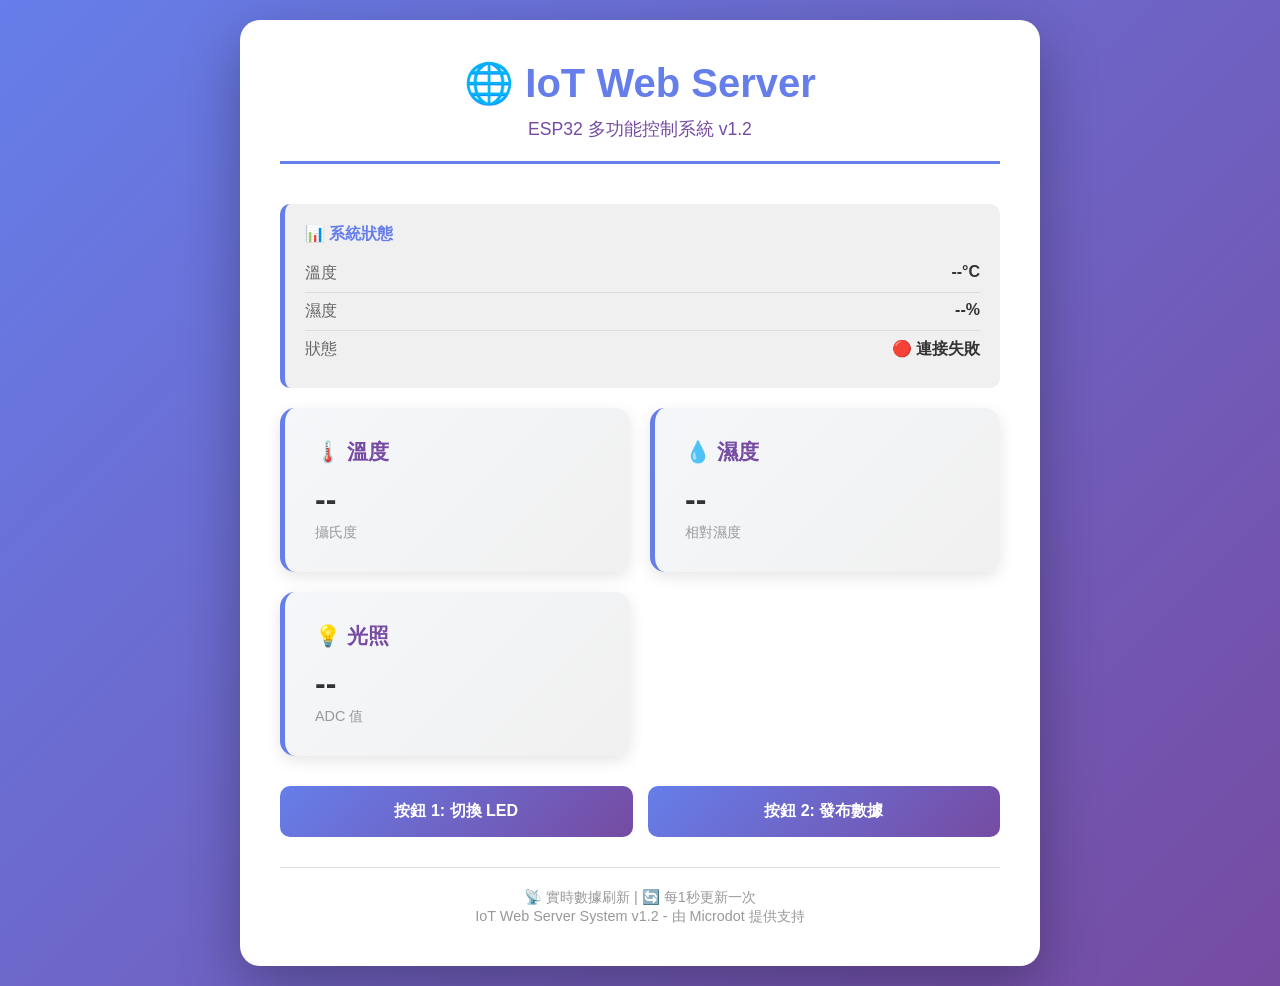
==== index.html @ 6e1d7c75 "chore: establish version-controlled teaching project baseline" ====
<!DOCTYPE html>
<html lang="zh-TW">
<head>
    <meta charset="UTF-8">
    <meta name="viewport" content="width=device-width, initial-scale=1.0">
    <title>IoT Web Server v1.2</title>
    <style>
        * {
            margin: 0;
            padding: 0;
            box-sizing: border-box;
        }
        
        body {
            font-family: -apple-system, BlinkMacSystemFont, 'Segoe UI', 'Microsoft YaHei', sans-serif;
            background: linear-gradient(135deg, #667eea 0%, #764ba2 100%);
            min-height: 100vh;
            display: flex;
            align-items: center;
            justify-content: center;
            padding: 20px;
        }
        
        .container {
            background: white;
            border-radius: 20px;
            box-shadow: 0 20px 60px rgba(0,0,0,0.3);
            max-width: 800px;
            width: 100%;
            padding: 40px;
        }
        
        header {
            text-align: center;
            margin-bottom: 40px;
            border-bottom: 3px solid #667eea;
            padding-bottom: 20px;
        }
        
        h1 {
            color: #667eea;
            font-size: 2.5em;
            margin-bottom: 10px;
        }
        
        .subtitle {
            color: #764ba2;
            font-size: 1.1em;
        }
        
        .cards {
            display: grid;
            grid-template-columns: repeat(auto-fit, minmax(300px, 1fr));
            gap: 20px;
            margin-bottom: 30px;
        }
        
        .card {
            background: linear-gradient(135deg, #f5f7fa 0%, #f0f0f0 100%);
            padding: 30px;
            border-radius: 15px;
            box-shadow: 0 5px 15px rgba(0,0,0,0.1);
            transition: all 0.3s ease;
            border-left: 5px solid #667eea;
        }
        
        .card:hover {
            transform: translateY(-5px);
            box-shadow: 0 10px 25px rgba(0,0,0,0.15);
        }
        
        .card-title {
            color: #764ba2;
            font-size: 1.3em;
            margin-bottom: 15px;
            font-weight: bold;
        }
        
        .card-value {
            color: #333;
            font-size: 2em;
            font-weight: bold;
            margin-bottom: 5px;
        }
        
        .card-unit {
            color: #999;
            font-size: 0.9em;
        }
        
        .buttons {
            display: grid;
            grid-template-columns: repeat(auto-fit, minmax(150px, 1fr));
            gap: 15px;
            margin-bottom: 30px;
        }
        
        button {
            padding: 15px 30px;
            border: none;
            border-radius: 10px;
            font-size: 1em;
            font-weight: bold;
            cursor: pointer;
            transition: all 0.3s ease;
        }
        
        .btn-primary {
            background: linear-gradient(135deg, #667eea 0%, #764ba2 100%);
            color: white;
        }
        
        .btn-primary:hover {
            transform: scale(1.05);
            box-shadow: 0 10px 25px rgba(102, 126, 234, 0.4);
        }
        
        .btn-primary:active {
            transform: scale(0.98);
        }
        
        .status {
            background: #f0f0f0;
            padding: 20px;
            border-radius: 10px;
            margin-bottom: 20px;
            border-left: 5px solid #667eea;
        }
        
        .status-title {
            color: #667eea;
            font-weight: bold;
            margin-bottom: 10px;
        }
        
        .status-item {
            display: flex;
            justify-content: space-between;
            padding: 8px 0;
            border-bottom: 1px solid #ddd;
        }
        
        .status-item:last-child {
            border-bottom: none;
        }
        
        .status-label {
            color: #666;
        }
        
        .status-value {
            color: #333;
            font-weight: bold;
        }
        
        footer {
            text-align: center;
            color: #999;
            font-size: 0.9em;
            margin-top: 30px;
            padding-top: 20px;
            border-top: 1px solid #ddd;
        }
        
        @media (max-width: 600px) {
            .container {
                padding: 20px;
            }
            
            h1 {
                font-size: 1.8em;
            }
            
            .cards {
                grid-template-columns: 1fr;
            }
            
            .buttons {
                grid-template-columns: 1fr;
            }
        }
    </style>
</head>
<body>
    <div class="container">
        <header>
            <h1>🌐 IoT Web Server</h1>
            <p class="subtitle">ESP32 多功能控制系統 v1.2</p>
        </header>
        
        <div class="status">
            <div class="status-title">📊 系統狀態</div>
            <div class="status-item">
                <span class="status-label">溫度</span>
                <span class="status-value"><span id="temp">--</span>°C</span>
            </div>
            <div class="status-item">
                <span class="status-label">濕度</span>
                <span class="status-value"><span id="humidity">--</span>%</span>
            </div>
            <div class="status-item">
                <span class="status-label">狀態</span>
                <span class="status-value"><span id="status">🟢 正常</span></span>
            </div>
        </div>
        
        <div class="cards">
            <div class="card">
                <div class="card-title">🌡️ 溫度</div>
                <div class="card-value" id="tempCard">--</div>
                <div class="card-unit">攝氏度</div>
            </div>
            <div class="card">
                <div class="card-title">💧 濕度</div>
                <div class="card-value" id="humidityCard">--</div>
                <div class="card-unit">相對濕度</div>
            </div>
            <div class="card">
                <div class="card-title">💡 光照</div>
                <div class="card-value" id="lightCard">--</div>
                <div class="card-unit">ADC 值</div>
            </div>
        </div>
        
        <div class="buttons">
            <button class="btn-primary" onclick="toggleLED()">按鈕 1: 切換 LED</button>
            <button class="btn-primary" onclick="publishData()">按鈕 2: 發布數據</button>
        </div>
        
        <footer>
            <p>📡 實時數據刷新 | 🔄 每1秒更新一次</p>
            <p>IoT Web Server System v1.2 - 由 Microdot 提供支持</p>
        </footer>
    </div>
    
    <script>
        // 自動刷新數據
        async function updateData() {
            try {
                const response = await fetch('/api/data');
                const data = await response.json();
                
                // 更新溫度
                const temp = data.temp || '--';
                document.getElementById('temp').textContent = temp;
                document.getElementById('tempCard').textContent = temp;
                
                // 更新濕度
                const humidity = data.humidity || '--';
                document.getElementById('humidity').textContent = humidity;
                document.getElementById('humidityCard').textContent = humidity;
                
                // 更新光照
                const light = data.light || '--';
                document.getElementById('lightCard').textContent = light;
                
            } catch (error) {
                console.error('數據更新失敗:', error);
                document.getElementById('status').textContent = '🔴 連接失敗';
            }
        }
        
        // 切換 LED
        async function toggleLED() {
            try {
                const response = await fetch('/api/led/toggle', { method: 'POST' });
                if (response.ok) {
                    console.log('LED 已切換');
                }
            } catch (error) {
                console.error('LED 控制失敗:', error);
            }
        }
        
        // 發布數據
        async function publishData() {
            try {
                const response = await fetch('/api/publish', { method: 'POST' });
                if (response.ok) {
                    console.log('數據已發布到 MQTT');
                    alert('✅ 溫濕度數據已發布到 MQTT');
                }
            } catch (error) {
                console.error('發布失敗:', error);
                alert('❌ 發布失敗，請檢查 MQTT 連接');
            }
        }
        
        // 頁面加載時立即更新一次，然後每1秒更新
        updateData();
        setInterval(updateData, 1000);
    </script>
</body>
</html>
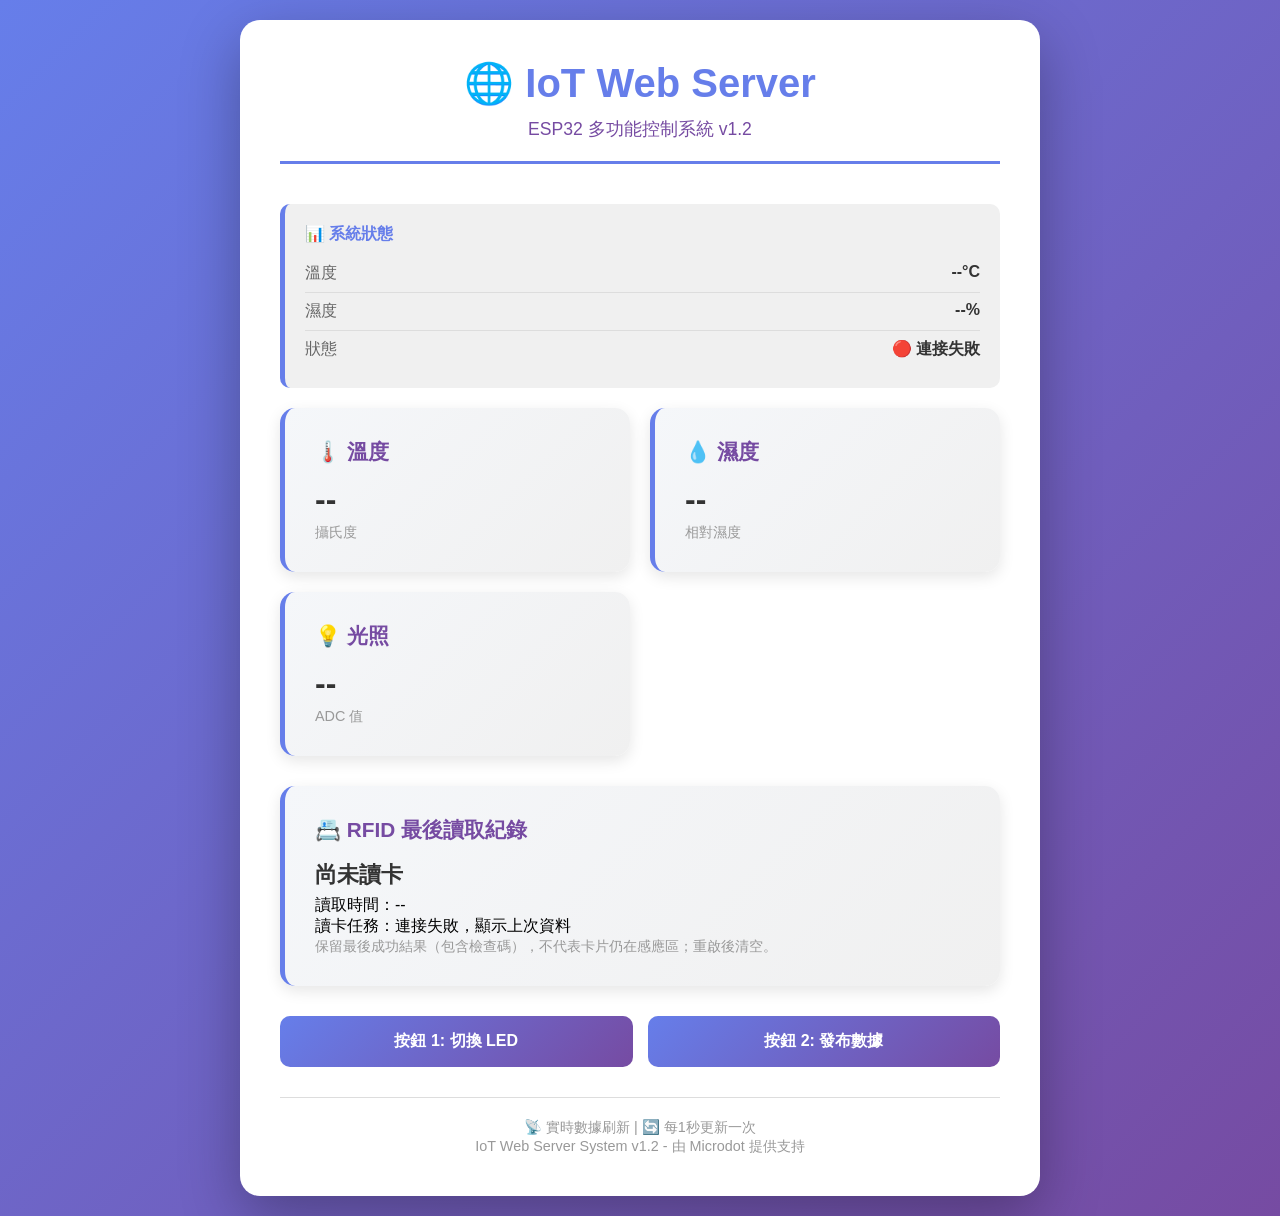
==== commit 6e341b6f: "feat: integrate asynchronous RFID reader and web status" ====
--- a/index.html
+++ b/index.html
@@ -87,6 +87,9 @@
             color: #999;
             font-size: 0.9em;
         }
+
+        #rfidUid { overflow-wrap: anywhere; font-size: 1.4em; }
+        #rfidError { color: #b42318; overflow-wrap: anywhere; }
         
         .buttons {
             display: grid;
@@ -222,6 +225,15 @@
             </div>
         </div>
         
+        <div class="card" style="margin-bottom: 30px;">
+            <div class="card-title">📇 RFID 最後讀取紀錄</div>
+            <div class="card-value" id="rfidUid">尚未讀卡</div>
+            <p>讀取時間：<span id="rfidReadAt">--</span></p>
+            <p>讀卡任務：<span id="rfidStatus">等待資料</span></p>
+            <p id="rfidError"></p>
+            <div class="card-unit">保留最後成功結果（包含檢查碼），不代表卡片仍在感應區；重啟後清空。</div>
+        </div>
+
         <div class="buttons">
             <button class="btn-primary" onclick="toggleLED()">按鈕 1: 切換 LED</button>
             <button class="btn-primary" onclick="publishData()">按鈕 2: 發布數據</button>
@@ -238,25 +250,40 @@
         async function updateData() {
             try {
                 const response = await fetch('/api/data');
+                if (!response.ok) throw new Error('HTTP ' + response.status);
                 const data = await response.json();
                 
                 // 更新溫度
-                const temp = data.temp || '--';
+                const temp = data.temp ?? '--';
                 document.getElementById('temp').textContent = temp;
                 document.getElementById('tempCard').textContent = temp;
                 
                 // 更新濕度
-                const humidity = data.humidity || '--';
+                const humidity = data.humidity ?? '--';
                 document.getElementById('humidity').textContent = humidity;
                 document.getElementById('humidityCard').textContent = humidity;
                 
                 // 更新光照
-                const light = data.light || '--';
+                const light = data.light ?? '--';
                 document.getElementById('lightCard').textContent = light;
+
+                const rfid = data.rfid || {};
+                const rfidLabels = {
+                    starting: '初始化中',
+                    ready: '已初始化，持續輪詢',
+                    init_error: '初始化失敗',
+                    read_error: '讀卡異常，持續重試'
+                };
+                document.getElementById('rfidUid').textContent = rfid.last_uid ?? '尚未讀卡';
+                document.getElementById('rfidReadAt').textContent = rfid.last_read_at ?? '--';
+                document.getElementById('rfidStatus').textContent = rfidLabels[rfid.status] || '未知';
+                document.getElementById('rfidError').textContent = rfid.error ?? '';
+                document.getElementById('status').textContent = '🟢 正常';
                 
             } catch (error) {
                 console.error('數據更新失敗:', error);
                 document.getElementById('status').textContent = '🔴 連接失敗';
+                document.getElementById('rfidStatus').textContent = '連接失敗，顯示上次資料';
             }
         }
         
@@ -291,4 +318,4 @@
         setInterval(updateData, 1000);
     </script>
 </body>
-</html>+</html>
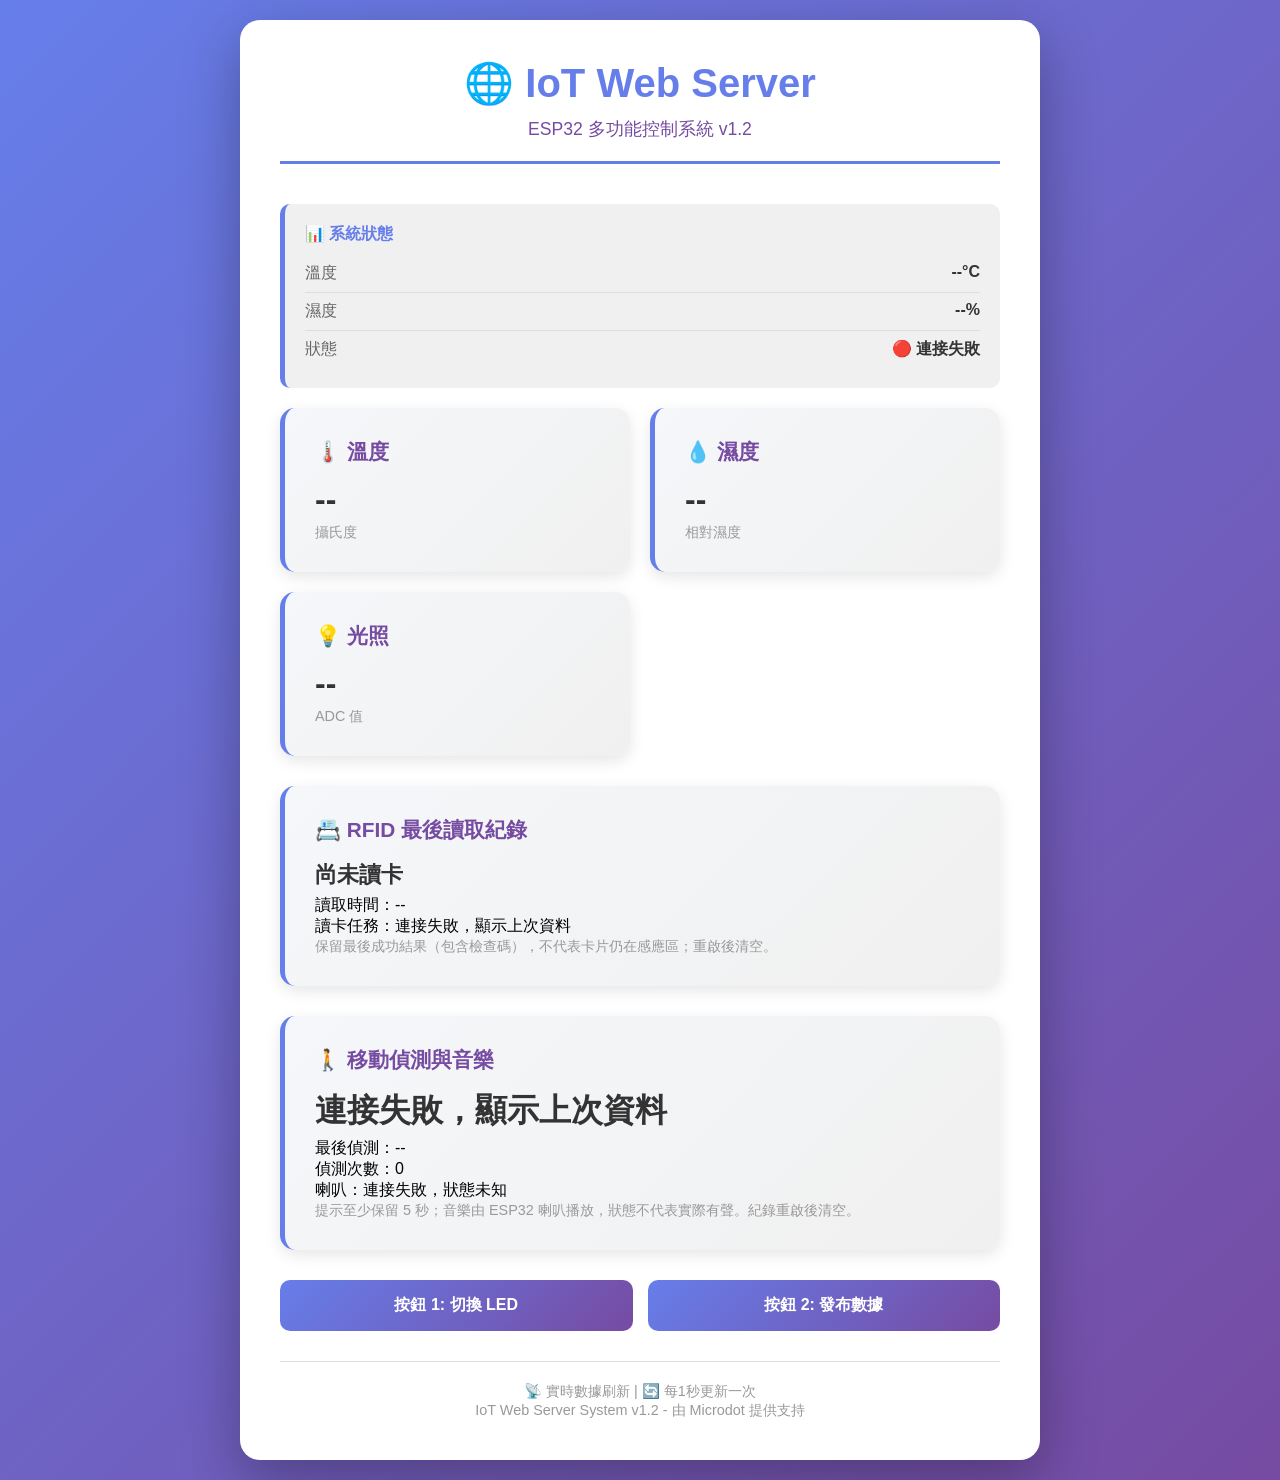
==== commit 39ef1ff5: "feat: show motion detection and speaker status on web dashboard" ====
--- a/index.html
+++ b/index.html
@@ -232,6 +232,16 @@
             <p>讀卡任務：<span id="rfidStatus">等待資料</span></p>
             <p id="rfidError"></p>
             <div class="card-unit">保留最後成功結果（包含檢查碼），不代表卡片仍在感應區；重啟後清空。</div>
+        </div>
+
+        <div class="card" style="margin-bottom: 30px;" aria-live="polite">
+            <div class="card-title">🚶 移動偵測與音樂</div>
+            <div class="card-value" id="motionMessage">等待資料</div>
+            <p>最後偵測：<span id="motionTime">--</span></p>
+            <p>偵測次數：<span id="motionCount">0</span></p>
+            <p>喇叭：<span id="musicStatus">等待資料</span></p>
+            <p id="motionError"></p>
+            <div class="card-unit">提示至少保留 5 秒；音樂由 ESP32 喇叭播放，狀態不代表實際有聲。紀錄重啟後清空。</div>
         </div>
 
         <div class="buttons">
@@ -278,12 +288,26 @@
                 document.getElementById('rfidReadAt').textContent = rfid.last_read_at ?? '--';
                 document.getElementById('rfidStatus').textContent = rfidLabels[rfid.status] || '未知';
                 document.getElementById('rfidError').textContent = rfid.error ?? '';
+                const motion = data.motion || {};
+                const sensorReady = motion.sensor_status === 'ready';
+                document.getElementById('motionMessage').textContent = sensorReady
+                    ? (motion.detected ? '偵測到移動物' : '等待移動')
+                    : (motion.sensor_status === 'error' ? 'PIR 讀取異常' : 'PIR 尚未就緒');
+                document.getElementById('motionMessage').style.color = sensorReady && motion.detected ? '#b42318' : '#333';
+                document.getElementById('motionTime').textContent = motion.last_detected_at ?? '--';
+                document.getElementById('motionCount').textContent = motion.count ?? 0;
+                const musicLabels = {starting: '初始化中', idle: '等待移動', playing: '播放中',
+                    completed: '播放完成', error: '播放失敗', unavailable: '未初始化', stopped: '已停止'};
+                document.getElementById('musicStatus').textContent = musicLabels[motion.music_status] || '未知';
+                document.getElementById('motionError').textContent = [motion.sensor_error, motion.music_error].filter(Boolean).join('；');
                 document.getElementById('status').textContent = '🟢 正常';
                 
             } catch (error) {
                 console.error('數據更新失敗:', error);
                 document.getElementById('status').textContent = '🔴 連接失敗';
                 document.getElementById('rfidStatus').textContent = '連接失敗，顯示上次資料';
+                document.getElementById('motionMessage').textContent = '連接失敗，顯示上次資料';
+                document.getElementById('musicStatus').textContent = '連接失敗，狀態未知';
             }
         }
         
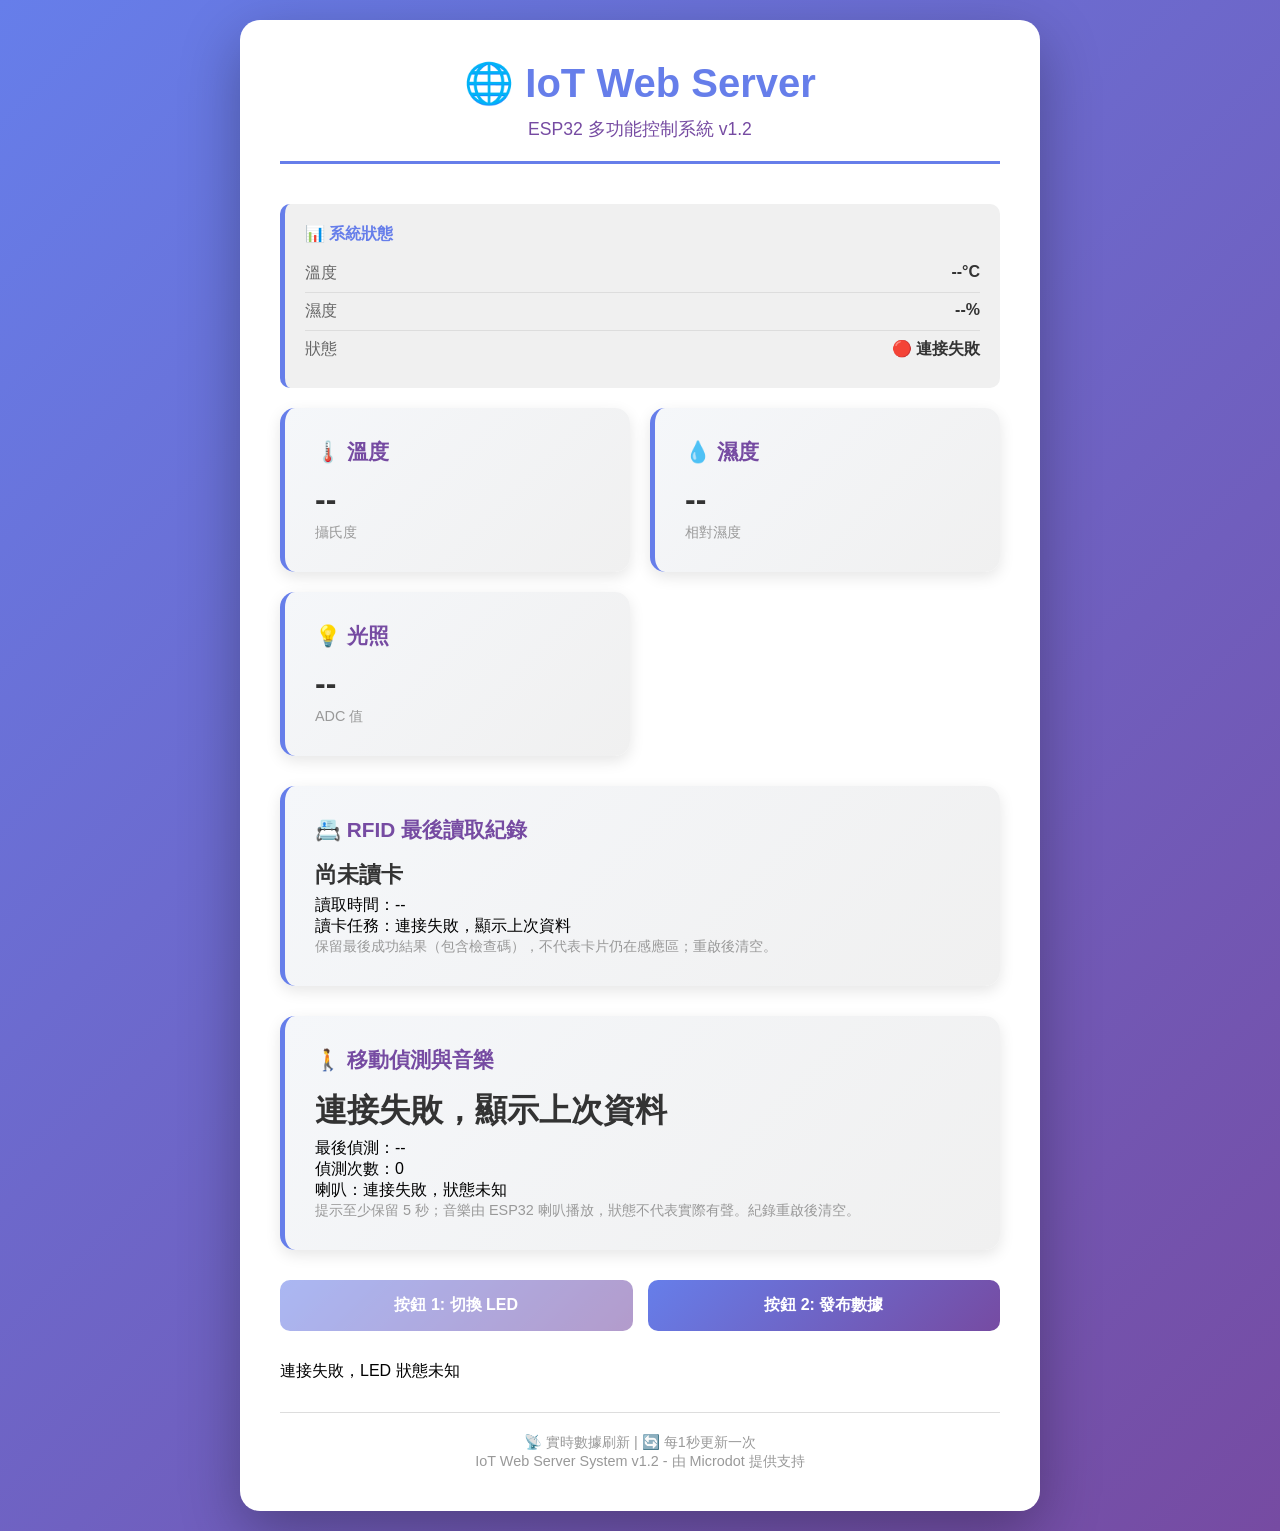
==== commit bcfd77bd: "feat: add exclusive five-blink low-light LED alert" ====
--- a/index.html
+++ b/index.html
@@ -121,6 +121,8 @@
         .btn-primary:active {
             transform: scale(0.98);
         }
+
+        button:disabled { opacity: 0.55; cursor: not-allowed; transform: none; }
         
         .status {
             background: #f0f0f0;
@@ -245,10 +247,12 @@
         </div>
 
         <div class="buttons">
-            <button class="btn-primary" onclick="toggleLED()">按鈕 1: 切換 LED</button>
+            <button id="ledButton" class="btn-primary" onclick="toggleLED()" disabled>按鈕 1: 切換 LED</button>
             <button class="btn-primary" onclick="publishData()">按鈕 2: 發布數據</button>
         </div>
         
+        <p id="ledAlertStatus" role="status" aria-live="polite">LED 狀態載入中</p>
+
         <footer>
             <p>📡 實時數據刷新 | 🔄 每1秒更新一次</p>
             <p>IoT Web Server System v1.2 - 由 Microdot 提供支持</p>
@@ -256,12 +260,19 @@
     </div>
     
     <script>
+        function showLedStatus(led) {
+            document.getElementById('ledButton').disabled = !led.available || Boolean(led.alert_active);
+            document.getElementById('ledAlertStatus').textContent = led.alert_active
+                ? '紅燈警示中：閃爍 5 次，改色操作暫停且不排隊'
+                : (led.available ? 'LED 可操作' : 'LED 尚未就緒');
+        }
         // 自動刷新數據
         async function updateData() {
             try {
                 const response = await fetch('/api/data');
                 if (!response.ok) throw new Error('HTTP ' + response.status);
                 const data = await response.json();
+                showLedStatus(data.led || {});
                 
                 // 更新溫度
                 const temp = data.temp ?? '--';
@@ -308,18 +319,28 @@
                 document.getElementById('rfidStatus').textContent = '連接失敗，顯示上次資料';
                 document.getElementById('motionMessage').textContent = '連接失敗，顯示上次資料';
                 document.getElementById('musicStatus').textContent = '連接失敗，狀態未知';
+                document.getElementById('ledButton').disabled = true;
+                document.getElementById('ledAlertStatus').textContent = '連接失敗，LED 狀態未知';
             }
         }
         
         // 切換 LED
         async function toggleLED() {
+            if (document.getElementById('ledButton').disabled) return;
+            document.getElementById('ledButton').disabled = true;
             try {
                 const response = await fetch('/api/led/toggle', { method: 'POST' });
                 if (response.ok) {
                     console.log('LED 已切換');
+                    await updateData();
+                } else if (response.status === 409) {
+                    showLedStatus({available: true, alert_active: true});
+                } else {
+                    document.getElementById('ledAlertStatus').textContent = 'LED 操作失敗，HTTP ' + response.status;
                 }
             } catch (error) {
                 console.error('LED 控制失敗:', error);
+                document.getElementById('ledAlertStatus').textContent = 'LED 操作失敗，請檢查連接';
             }
         }
         
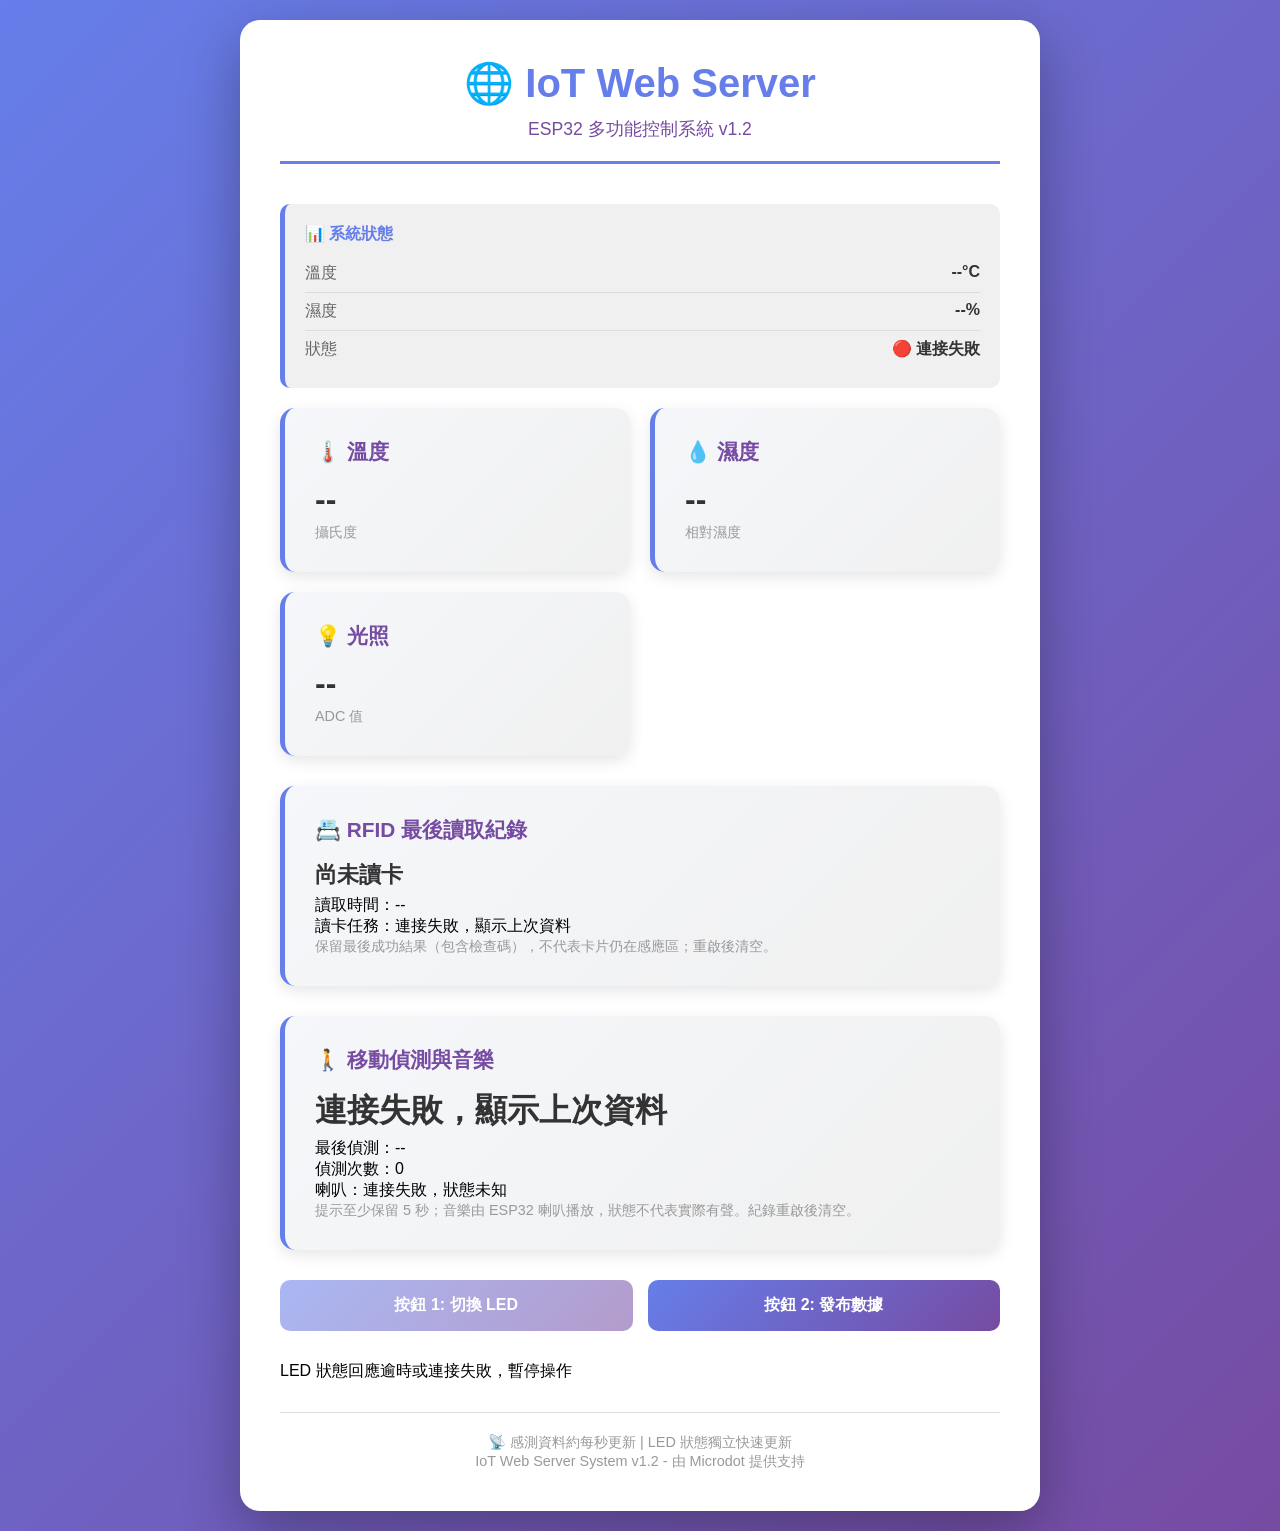
==== commit 2d62a2cf: "fix: poll LED status independently from sensor data" ====
--- a/index.html
+++ b/index.html
@@ -252,27 +252,80 @@
         </div>
         
         <p id="ledAlertStatus" role="status" aria-live="polite">LED 狀態載入中</p>
+        <p id="ledCommandStatus" role="status" aria-live="polite"></p>
 
         <footer>
-            <p>📡 實時數據刷新 | 🔄 每1秒更新一次</p>
+            <p>📡 感測資料約每秒更新 | LED 狀態獨立快速更新</p>
             <p>IoT Web Server System v1.2 - 由 Microdot 提供支持</p>
         </footer>
     </div>
     
     <script>
+        let ledRequestPending = false;
+        let ledStatusRequest = null;
+        let sensorUpdatePending = false;
+        const LED_POLL_MS = 200;
+        const LED_STATUS_TIMEOUT_MS = 1000;
+
+        function updateLedStatus() {
+            if (ledStatusRequest) return ledStatusRequest;
+            const request = (async () => {
+                const controller = new AbortController();
+                let timer;
+                try {
+                    const deadline = new Promise((_, reject) => {
+                        timer = setTimeout(() => {
+                            controller.abort();
+                            reject(new Error('LED status timeout'));
+                        }, LED_STATUS_TIMEOUT_MS);
+                    });
+                    const snapshot = await Promise.race([
+                        fetch('/api/led/status', {cache: 'no-store', signal: controller.signal})
+                            .then(response => {
+                                if (!response.ok) throw new Error('HTTP ' + response.status);
+                                return response.json();
+                            }),
+                        deadline
+                    ]);
+                    showLedStatus(snapshot);
+                } catch (error) {
+                    document.getElementById('ledButton').disabled = true;
+                    document.getElementById('ledAlertStatus').textContent = 'LED 狀態回應逾時或連接失敗，暫停操作';
+                } finally {
+                    clearTimeout(timer);
+                }
+            })();
+            ledStatusRequest = request;
+            request.finally(() => {
+                if (ledStatusRequest === request) ledStatusRequest = null;
+            });
+            return request;
+        }
+
+        async function pollLedStatus() {
+            await updateLedStatus();
+            setTimeout(pollLedStatus, LED_POLL_MS);
+        }
+
+        async function pollSensorData() {
+            await updateData();
+            setTimeout(pollSensorData, 1000);
+        }
         function showLedStatus(led) {
-            document.getElementById('ledButton').disabled = !led.available || Boolean(led.alert_active);
+            document.getElementById('ledButton').disabled = ledRequestPending || !led.available || Boolean(led.alert_active);
             document.getElementById('ledAlertStatus').textContent = led.alert_active
                 ? '紅燈警示中：閃爍 5 次，改色操作暫停且不排隊'
                 : (led.available ? 'LED 可操作' : 'LED 尚未就緒');
         }
         // 自動刷新數據
         async function updateData() {
+            if (sensorUpdatePending) return;
+            sensorUpdatePending = true;
             try {
-                const response = await fetch('/api/data');
+                const response = await fetch('/api/data', {cache: 'no-store'});
                 if (!response.ok) throw new Error('HTTP ' + response.status);
                 const data = await response.json();
-                showLedStatus(data.led || {});
+                // LED state has its own fast channel; never apply this older copy.
                 
                 // 更新溫度
                 const temp = data.temp ?? '--';
@@ -319,28 +372,49 @@
                 document.getElementById('rfidStatus').textContent = '連接失敗，顯示上次資料';
                 document.getElementById('motionMessage').textContent = '連接失敗，顯示上次資料';
                 document.getElementById('musicStatus').textContent = '連接失敗，狀態未知';
-                document.getElementById('ledButton').disabled = true;
-                document.getElementById('ledAlertStatus').textContent = '連接失敗，LED 狀態未知';
+            } finally {
+                sensorUpdatePending = false;
             }
         }
         
         // 切換 LED
         async function toggleLED() {
             if (document.getElementById('ledButton').disabled) return;
+            ledRequestPending = true;
             document.getElementById('ledButton').disabled = true;
             try {
                 const response = await fetch('/api/led/toggle', { method: 'POST' });
-                if (response.ok) {
-                    console.log('LED 已切換');
-                    await updateData();
-                } else if (response.status === 409) {
-                    showLedStatus({available: true, alert_active: true});
-                } else {
-                    document.getElementById('ledAlertStatus').textContent = 'LED 操作失敗，HTTP ' + response.status;
+                const receipt = await response.json();
+                if (response.status !== 202) {
+                    document.getElementById('ledCommandStatus').textContent = '操作未受理：' + (receipt.reason || response.status);
+                    if (response.status === 409) showLedStatus({available: true, alert_active: true});
+                    return;
                 }
+                document.getElementById('ledCommandStatus').textContent = '命令 ' + receipt.id + ' 已受理，等待執行';
+                for (let attempt = 0; attempt < 15; attempt++) {
+                    const check = await fetch('/api/led/commands/' + receipt.id);
+                    if (!check.ok) {
+                        document.getElementById('ledCommandStatus').textContent = '命令 ' + receipt.id + ' 結果未知或紀錄已過期';
+                        return;
+                    }
+                    const result = await check.json();
+                    if (result.status === 'executed') {
+                        document.getElementById('ledCommandStatus').textContent = '命令 ' + receipt.id + ' 已執行';
+                        return;
+                    }
+                    if (['rejected', 'failed', 'cancelled'].includes(result.status)) {
+                        document.getElementById('ledCommandStatus').textContent = '命令 ' + receipt.id + ' 未完成：' + result.status + ' / ' + result.reason;
+                        return;
+                    }
+                    await new Promise(resolve => setTimeout(resolve, 50));
+                }
+                document.getElementById('ledCommandStatus').textContent = '命令 ' + receipt.id + ' 尚未取得完成結果，請查詢命令狀態';
             } catch (error) {
                 console.error('LED 控制失敗:', error);
-                document.getElementById('ledAlertStatus').textContent = 'LED 操作失敗，請檢查連接';
+                document.getElementById('ledCommandStatus').textContent = '連接中斷，LED 操作結果未知';
+            } finally {
+                ledRequestPending = false;
+                await updateLedStatus();
             }
         }
         
@@ -358,9 +432,9 @@
             }
         }
         
-        // 頁面加載時立即更新一次，然後每1秒更新
-        updateData();
-        setInterval(updateData, 1000);
+        // Each channel schedules its next request only after the previous one ends.
+        pollSensorData();
+        pollLedStatus();
     </script>
 </body>
 </html>
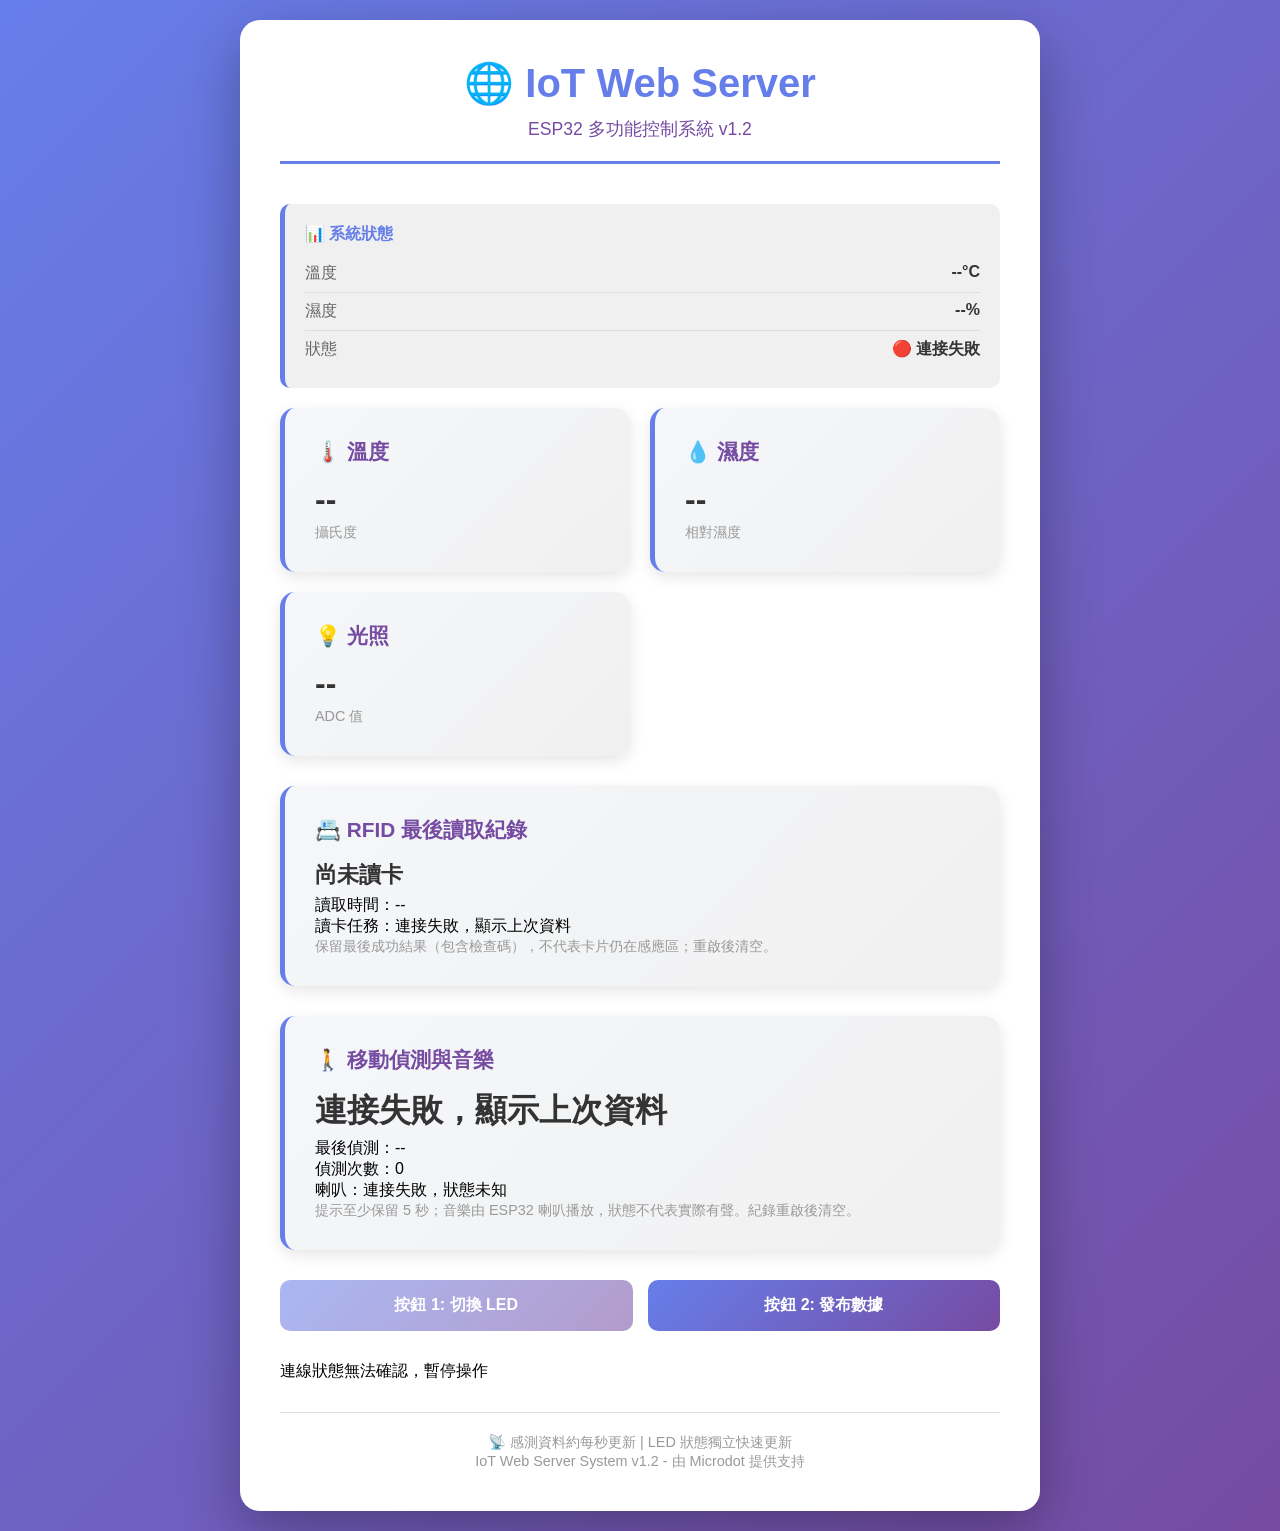
==== commit 5f3807c1: "fix: distinguish LED freshness from connection health" ====
--- a/index.html
+++ b/index.html
@@ -266,6 +266,41 @@
         let sensorUpdatePending = false;
         const LED_POLL_MS = 200;
         const LED_STATUS_TIMEOUT_MS = 1000;
+        const STATUS_VALID_MS = 5000;
+        let lastLedSnapshot = null;
+        let lastLedSuccessAt = null;
+        let lastConnectionSuccessAt = null;
+        let ledFailureCount = 0;
+        let lastLedFailure = null;
+        const statusNow = () => performance.now();
+
+        function connectionSucceeded() {
+            lastConnectionSuccessAt = statusNow();
+        }
+
+        function renderLedStatus() {
+            const now = statusNow();
+            const fresh = lastLedSuccessAt !== null && now - lastLedSuccessAt < STATUS_VALID_MS;
+            const connected = lastConnectionSuccessAt !== null && now - lastConnectionSuccessAt < STATUS_VALID_MS;
+            const led = lastLedSnapshot;
+            document.getElementById('ledButton').disabled = ledRequestPending || !fresh || !led?.available || Boolean(led?.alert_active);
+            document.getElementById('ledAlertStatus').textContent = !fresh
+                ? (connected ? 'LED 狀態更新異常，暫停操作' : '連線狀態無法確認，暫停操作')
+                : (led.alert_active ? '紅燈警示中：閃爍 5 次，改色操作暫停且不排隊'
+                    : (led.available ? 'LED 可操作' : 'LED 尚未就緒'));
+        }
+
+        function monitorLedFreshness() {
+            renderLedStatus();
+            setTimeout(monitorLedFreshness, 200);
+        }
+
+        function getLedDiagnostics() {
+            const now = statusNow();
+            return {failureCount: ledFailureCount, lastFailure: lastLedFailure,
+                ledAgeMs: lastLedSuccessAt === null ? null : now - lastLedSuccessAt,
+                connectionAgeMs: lastConnectionSuccessAt === null ? null : now - lastConnectionSuccessAt};
+        }
 
         function updateLedStatus() {
             if (ledStatusRequest) return ledStatusRequest;
@@ -287,10 +322,13 @@
                             }),
                         deadline
                     ]);
+                    connectionSucceeded();
+                    ledFailureCount = 0;
                     showLedStatus(snapshot);
                 } catch (error) {
-                    document.getElementById('ledButton').disabled = true;
-                    document.getElementById('ledAlertStatus').textContent = 'LED 狀態回應逾時或連接失敗，暫停操作';
+                    ledFailureCount++;
+                    lastLedFailure = {reason: error.message, at: statusNow()};
+                    renderLedStatus();
                 } finally {
                     clearTimeout(timer);
                 }
@@ -312,10 +350,9 @@
             setTimeout(pollSensorData, 1000);
         }
         function showLedStatus(led) {
-            document.getElementById('ledButton').disabled = ledRequestPending || !led.available || Boolean(led.alert_active);
-            document.getElementById('ledAlertStatus').textContent = led.alert_active
-                ? '紅燈警示中：閃爍 5 次，改色操作暫停且不排隊'
-                : (led.available ? 'LED 可操作' : 'LED 尚未就緒');
+            lastLedSnapshot = {...led};
+            lastLedSuccessAt = statusNow();
+            renderLedStatus();
         }
         // 自動刷新數據
         async function updateData() {
@@ -325,6 +362,8 @@
                 const response = await fetch('/api/data', {cache: 'no-store'});
                 if (!response.ok) throw new Error('HTTP ' + response.status);
                 const data = await response.json();
+                connectionSucceeded();
+                renderLedStatus();
                 // LED state has its own fast channel; never apply this older copy.
                 
                 // 更新溫度
@@ -433,6 +472,7 @@
         }
         
         // Each channel schedules its next request only after the previous one ends.
+        monitorLedFreshness();
         pollSensorData();
         pollLedStatus();
     </script>
